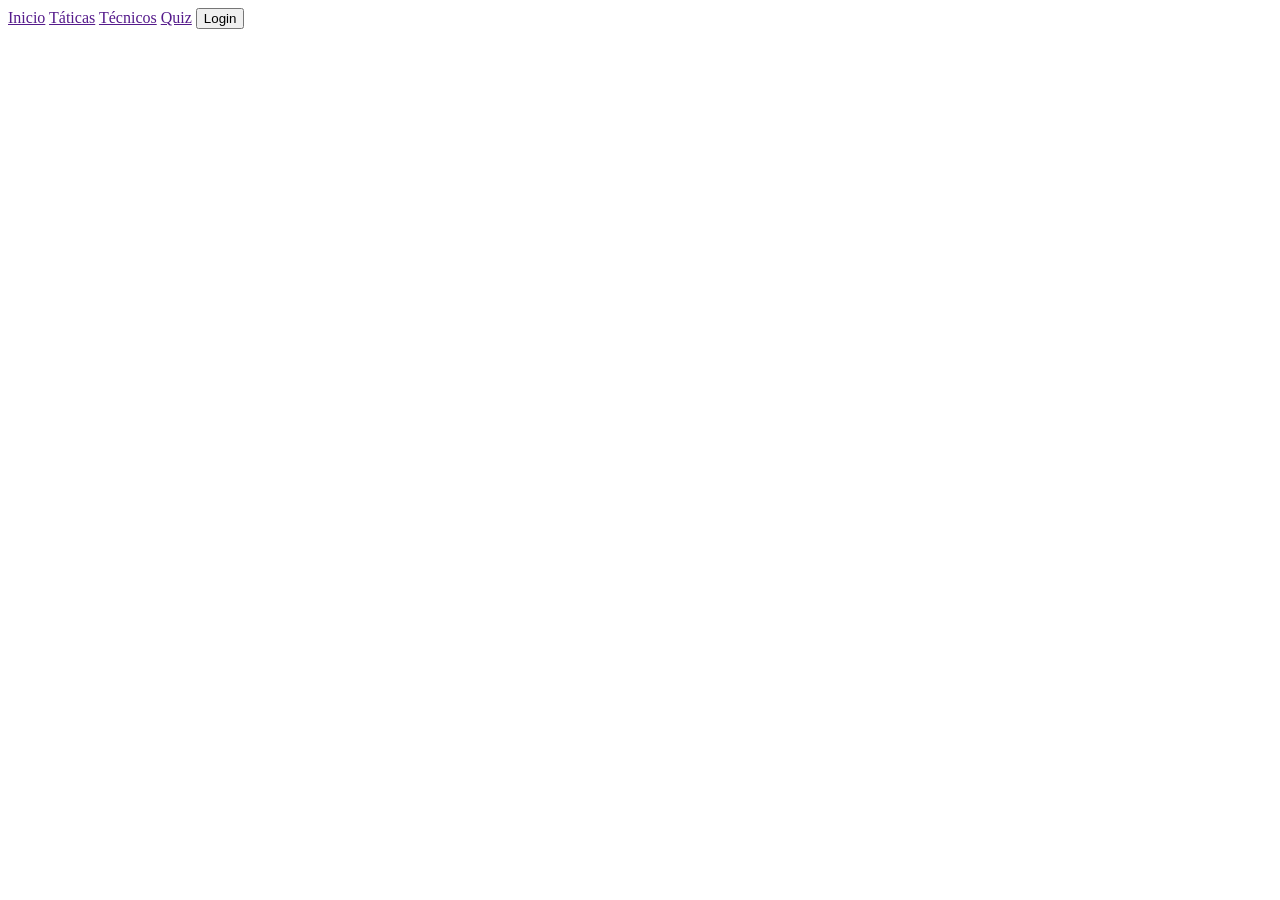
==== public/index.html @ 4595270f "feat: initial commit" ====
<!DOCTYPE html>
<html lang="en">
<head>
    <meta charset="UTF-8">
    <meta name="viewport" content="width=device-width, initial-scale=1.0">
    <title>Football Tactics</title>
</head>
<body>
    <nav>
        <a href="">Inicio</a>
        <a href="">Táticas</a>
        <a href="">Técnicos</a>
        <a href="">Quiz</a>
        <button>Login</button>
    </nav>
    <div>
        <div>
            <h1></h1>
            <p></p>
        </div>
        <div><img src="" alt=""></div>
    </div>
</body>
</html>
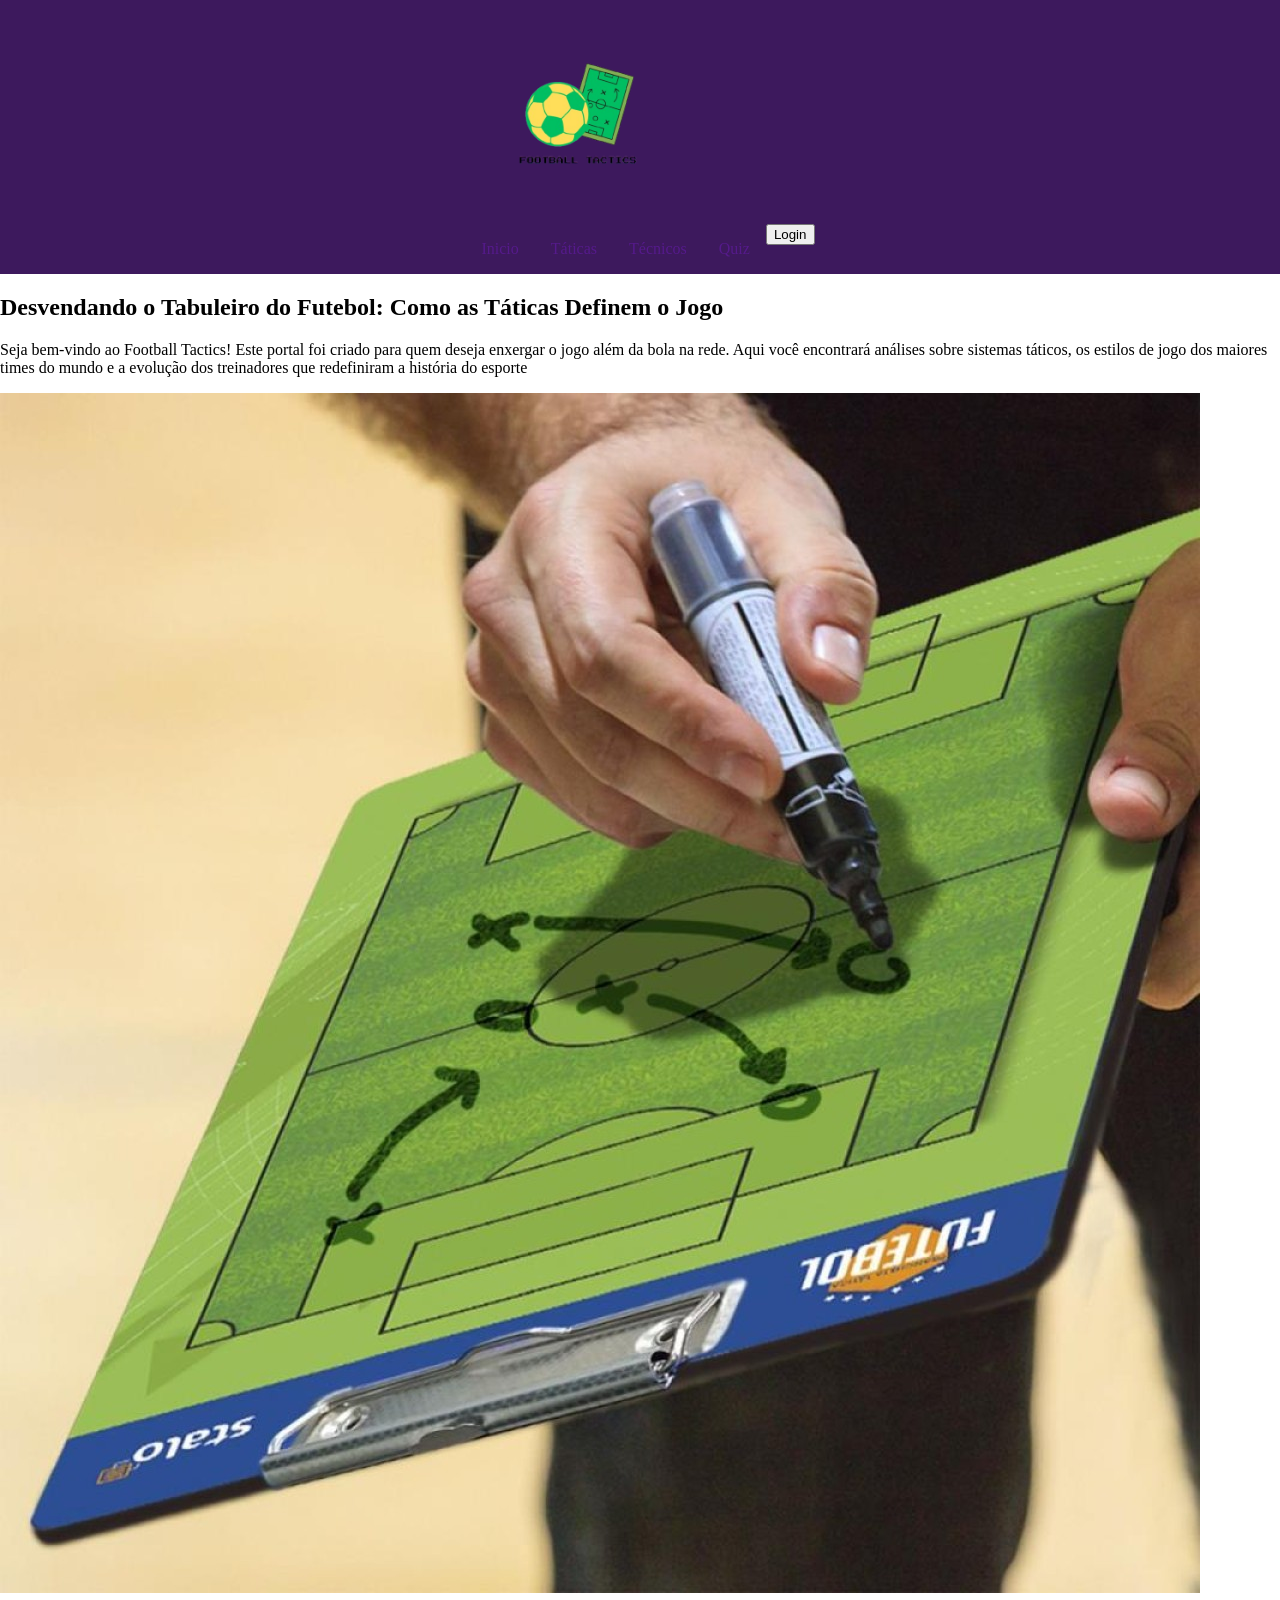
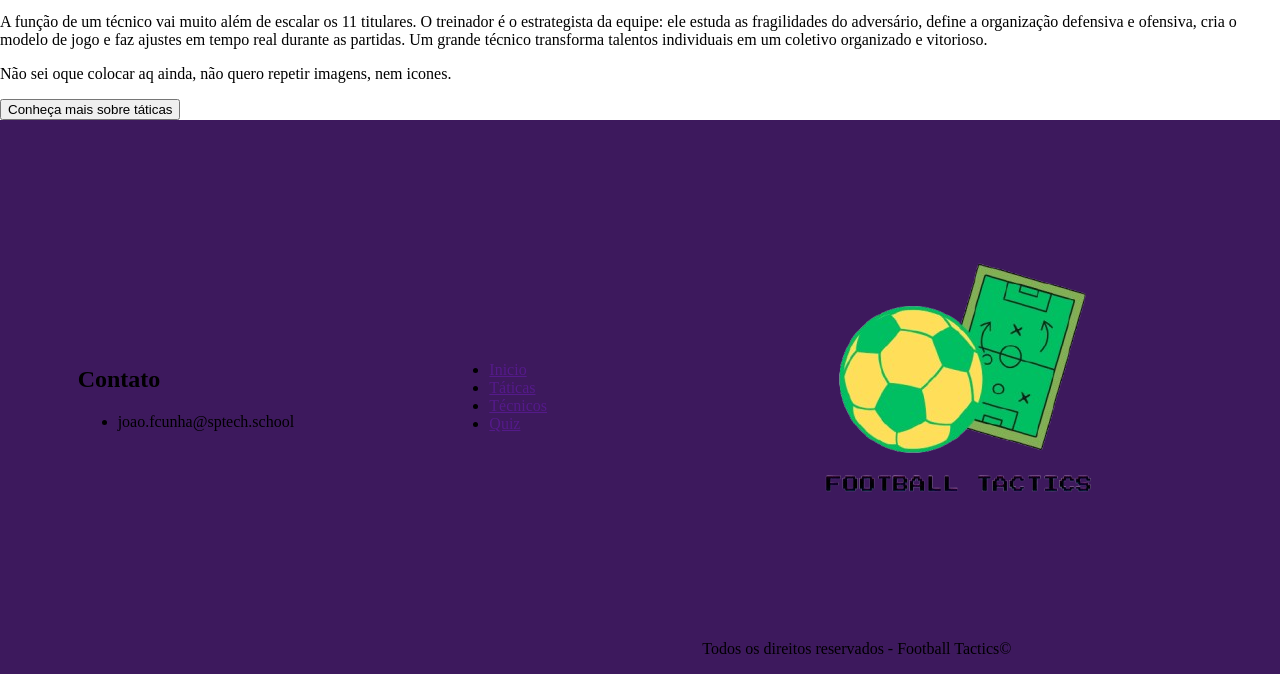
==== commit a7b78ed7: "feat: adicionando funcionalidades no html, arquivo css e um diretório de imagens" ====
--- a/public/index.html
+++ b/public/index.html
@@ -3,22 +3,77 @@
 <head>
     <meta charset="UTF-8">
     <meta name="viewport" content="width=device-width, initial-scale=1.0">
+    <link rel="stylesheet" href="css/style.css">
     <title>Football Tactics</title>
 </head>
 <body>
-    <nav>
-        <a href="">Inicio</a>
-        <a href="">Táticas</a>
-        <a href="">Técnicos</a>
-        <a href="">Quiz</a>
-        <button>Login</button>
+    <nav class="card-navbar txt-nav">
+        
+        <div class="card-navbar-links">
+            <img src="./assets/img/football_tactics_remove.png" alt="">
+            <ul>
+            <li><a href="">Inicio</a></li>
+            <li><a href="">Táticas</a></li>
+            <li><a href="">Técnicos</a></li>
+            <li><a href="">Quiz</a></li>
+            <li><button>Login</button></li>
+            </ul>
+        </div>
     </nav>
-    <div>
+    <section>
+        <div class="card-secao1">
+        <div class="card-secao1-txt txt-card-secao1">
+            <h1>Desvendando o Tabuleiro do Futebol: 
+            Como as Táticas Definem o Jogo</h1>
+            <p>Seja bem-vindo ao Football Tactics! Este portal foi criado para quem deseja enxergar o jogo além da bola na rede. Aqui você encontrará análises sobre sistemas táticos, os estilos de jogo dos maiores times do mundo e a evolução dos treinadores que redefiniram a história do esporte</p>
+        </div>
+        <div class="card-secao1-img"><img src="./assets/img/tatica.png" alt=""></div>
+    </div>
+    </section>
+    <section>
         <div>
-            <h1></h1>
-            <p></p>
+            <div>
+                <p>A função de um técnico vai muito além de escalar os 11 titulares. O treinador é o estrategista da equipe: ele estuda as fragilidades do adversário, define a organização defensiva e ofensiva, cria o modelo de jogo e faz ajustes em tempo real durante as partidas. Um grande técnico transforma talentos individuais em um coletivo organizado e vitorioso.</p>
+            </div>
+            <div>
+                <div></div>
+                <div></div>
+                <div></div>
+            </div>
         </div>
-        <div><img src="" alt=""></div>
-    </div>
+    </section>
+    <section>
+        <div>
+            <div>
+                <p>Não sei oque colocar aq ainda, não quero repetir imagens, nem icones.</p>
+            </div>
+            <div>
+                <button>Conheça mais sobre táticas</button>
+            </div>
+        </div>
+    </section>
+    <section>
+        <div class="card-navbar txt-nav">
+            <div>
+                <h2>Contato</h2>
+                <ul>
+                    <li>joao.fcunha@sptech.school</li>
+                </ul>
+            </div>
+            <div>
+                <ul>
+                    <li><a href="">Inicio</a></li>
+                    <li><a href="">Táticas</a></li>
+                    <li><a href="">Técnicos</a></li>
+                    <li><a href="">Quiz</a></li>
+                </ul>
+            </div>
+            <div>
+                <img src="./assets/img/football_tactics_remove.png" alt="">
+                <br>
+                <p>Todos os direitos reservados - Football Tactics©</p>
+            </div>
+        </div>
+    </section>
 </body>
 </html>
--- a/public/css/style.css
+++ b/public/css/style.css
@@ -0,0 +1,31 @@
+body{
+    margin: 0;
+    padding: 0;
+}
+.card-navbar{
+    display: flex;
+    position: relative;
+    justify-content: space-around;
+    align-items: center;
+    background-color: #3d195d;
+}
+.card-navbar-links img{
+    width: 220px;
+}
+.card-navbar-links{
+    height: 100%;
+}
+.card-navbar-links ul{
+    display: flex;
+    margin: 0;
+    padding: 0;
+}
+.card-navbar-links li a{
+    display: block;
+    text-decoration: none;
+    padding: 1rem;
+    font-weight: 500;
+}
+.card-navbar-links li{
+    list-style: none;
+}
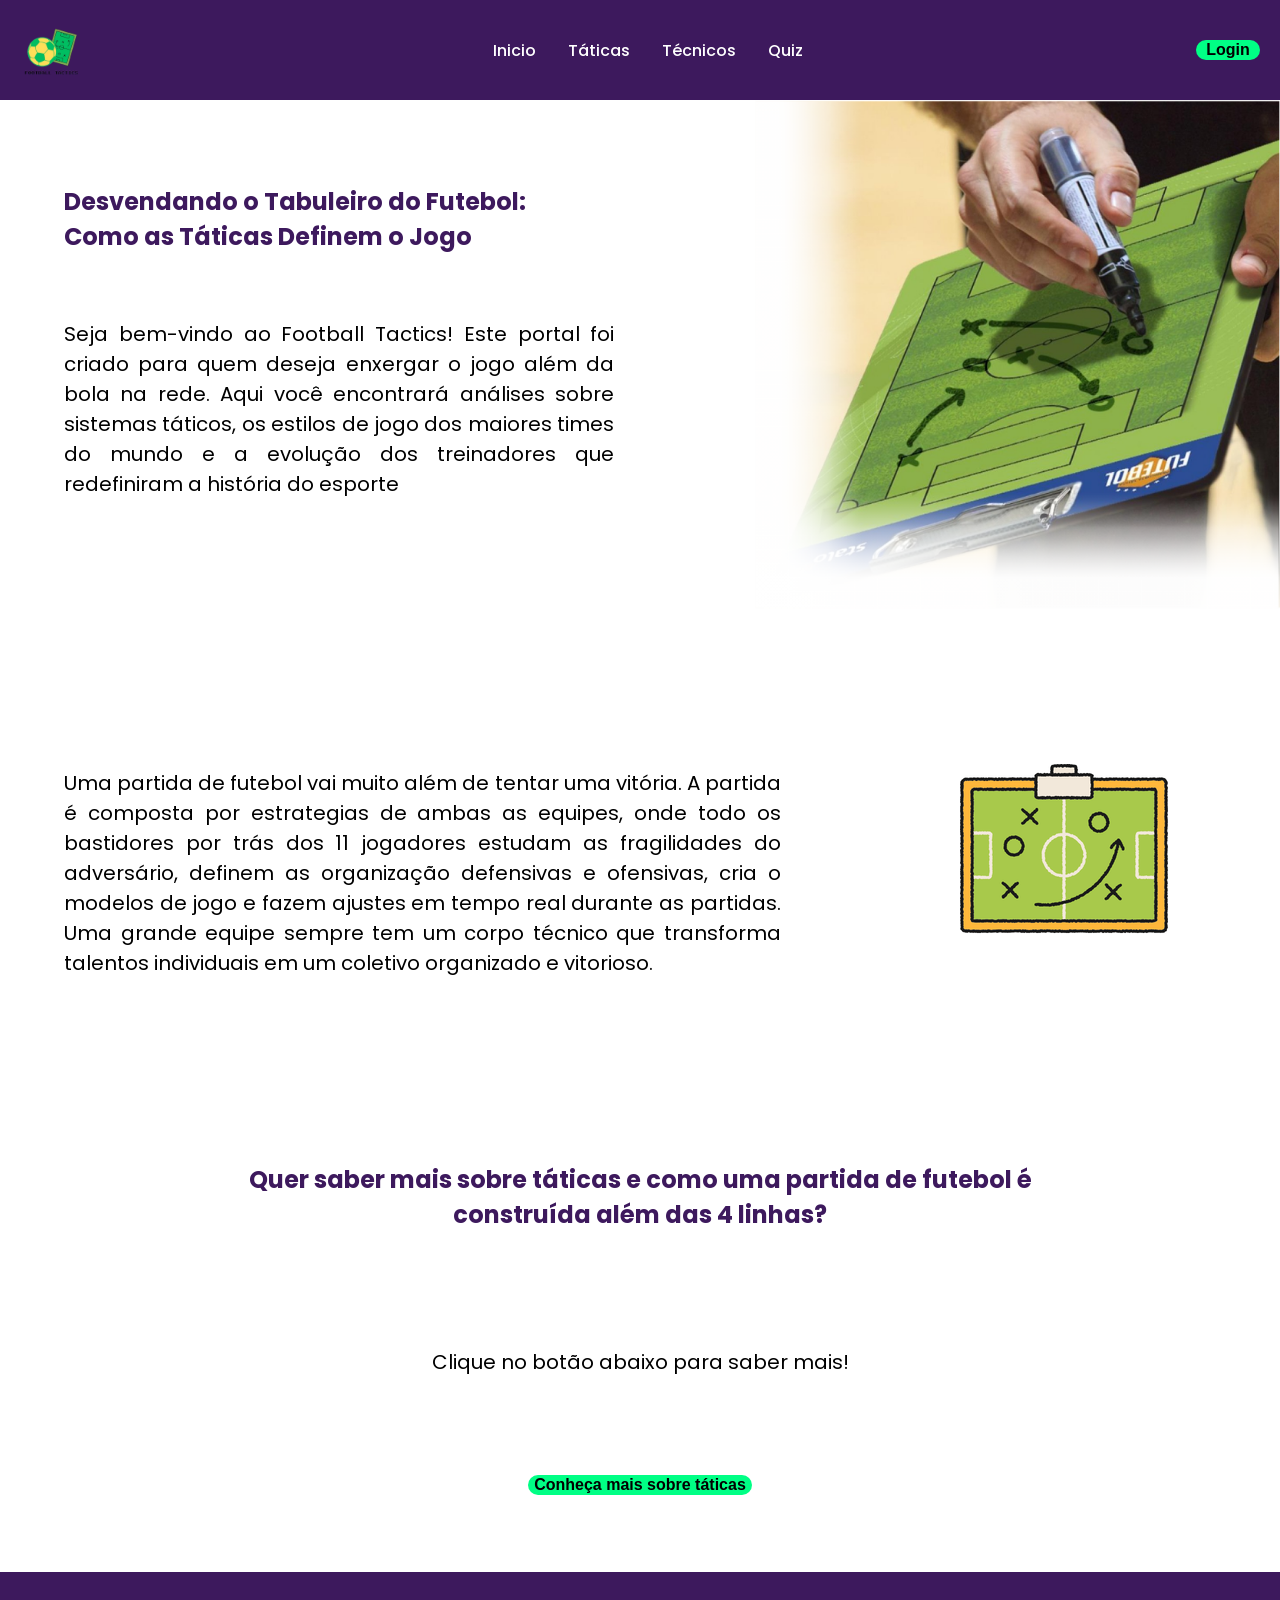
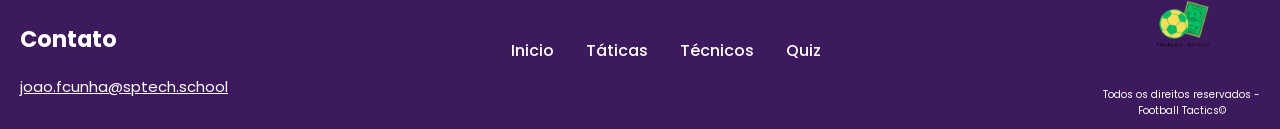
==== commit 352144b5: "feat: adicionando novas funcionalidades nos arquivos index, taticas e tecnicos .html" ====
--- a/public/index.html
+++ b/public/index.html
@@ -7,73 +7,82 @@
     <title>Football Tactics</title>
 </head>
 <body>
-    <nav class="card-navbar txt-nav">
-        
-        <div class="card-navbar-links">
-            <img src="./assets/img/football_tactics_remove.png" alt="">
-            <ul>
-            <li><a href="">Inicio</a></li>
-            <li><a href="">Táticas</a></li>
-            <li><a href="">Técnicos</a></li>
-            <li><a href="">Quiz</a></li>
-            <li><button>Login</button></li>
-            </ul>
-        </div>
-    </nav>
+    <header>
+        <nav class="card-navbar txt-nav">
+            <img src="./assets/img/football_tactics_remove.png" alt="Logo da Football Tactics" class="img-nav">
+            <div class="card-navbar-links">
+                <ul>
+                <li><a href="./index.html">Inicio</a></li>
+                <li><a href="./taticas.html">Táticas</a></li>
+                <li><a href="./tecnicos.html">Técnicos</a></li>
+                <li><a href="./quiz.html">Quiz</a></li>
+                </ul>
+            </div>
+            <button class="button-login" onclick="Login()">Login</button>
+        </nav>
+    </header>
     <section>
         <div class="card-secao1">
-        <div class="card-secao1-txt txt-card-secao1">
-            <h1>Desvendando o Tabuleiro do Futebol: 
+        <div class="card-secao1-txt">
+            <h1>Desvendando o Tabuleiro do Futebol:
+            <br> 
             Como as Táticas Definem o Jogo</h1>
+            <br>
             <p>Seja bem-vindo ao Football Tactics! Este portal foi criado para quem deseja enxergar o jogo além da bola na rede. Aqui você encontrará análises sobre sistemas táticos, os estilos de jogo dos maiores times do mundo e a evolução dos treinadores que redefiniram a história do esporte</p>
         </div>
-        <div class="card-secao1-img"><img src="./assets/img/tatica.png" alt=""></div>
+        <div class="card-secao1-img"><img src="./assets/img/tatica.png" alt="Quadro tático de um treinador de futebol" class="img-secao1"></div>
     </div>
-    </section>
+    </section><br><br><br>
     <section>
-        <div>
-            <div>
-                <p>A função de um técnico vai muito além de escalar os 11 titulares. O treinador é o estrategista da equipe: ele estuda as fragilidades do adversário, define a organização defensiva e ofensiva, cria o modelo de jogo e faz ajustes em tempo real durante as partidas. Um grande técnico transforma talentos individuais em um coletivo organizado e vitorioso.</p>
+        <div class="card-secao2">
+            <div class="card-secao2-txt">
+                <p>Uma partida de futebol vai muito além de tentar uma vitória. A partida é composta por estrategias de ambas as equipes, onde todo os bastidores por trás dos 11 jogadores estudam as fragilidades do adversário, definem as organização defensivas e ofensivas, cria o modelos de jogo e fazem ajustes em tempo real durante as partidas. Uma grande equipe sempre tem um corpo técnico que transforma talentos individuais em um coletivo organizado e vitorioso.</p>
             </div>
-            <div>
-                <div></div>
-                <div></div>
-                <div></div>
+                <div class="card-secao2-img"><img src="./assets/img/prancheta_tatica.png" alt="Prancheta tática"></div>
+        </div>
+    </section><br>
+    <section>
+        <div class="card-secao3">
+            <br><br><br>
+            <div class="card-secao3-txt">
+                <h1>Quer saber mais sobre táticas e como uma partida de futebol é construída além das 4 linhas?</h1>
+                <br><br><br>
+                <p>Clique no botão abaixo para saber mais!</p>
+            </div>
+            <br><br><br>
+            <div class="card-secao3-button">
+                <button class="button-taticas" onclick="taticas()">Conheça mais sobre táticas</button>
             </div>
         </div>
-    </section>
+    </section><br><br><br>
     <section>
-        <div>
-            <div>
-                <p>Não sei oque colocar aq ainda, não quero repetir imagens, nem icones.</p>
+        <div class="card-footer txt-footer footer">
+            <div class="footer-left">
+                <h2>Contato</h2>
+                <a href="mailto: joao.fcunha@sptech.school">joao.fcunha@sptech.school</a>
             </div>
-            <div>
-                <button>Conheça mais sobre táticas</button>
-            </div>
-        </div>
-    </section>
-    <section>
-        <div class="card-navbar txt-nav">
-            <div>
-                <h2>Contato</h2>
+            <div class="card-navbar-links footer-center">
                 <ul>
-                    <li>joao.fcunha@sptech.school</li>
+                    <li><a href="./index.html">Inicio</a></li>
+                    <li><a href="./taticas.html">Táticas</a></li>
+                    <li><a href="./tecnicos.html">Técnicos</a></li>
+                    <li><a href="./quiz.html">Quiz</a></li>
                 </ul>
             </div>
-            <div>
-                <ul>
-                    <li><a href="">Inicio</a></li>
-                    <li><a href="">Táticas</a></li>
-                    <li><a href="">Técnicos</a></li>
-                    <li><a href="">Quiz</a></li>
-                </ul>
-            </div>
-            <div>
-                <img src="./assets/img/football_tactics_remove.png" alt="">
-                <br>
-                <p>Todos os direitos reservados - Football Tactics©</p>
+            <div class="footer-right">
+                <img src="./assets/img/football_tactics_remove.png" alt="Logo da Football Tactics" class="img-footer">
+                <p>Todos os direitos reservados -
+                <br>Football Tactics©</p>
             </div>
         </div>
     </section>
 </body>
+<script>
+    function login() {
+        window.location.href = './';
+    }
+    function taticas() {
+        window.location.href = './taticas.html';
+    }
+</script>
 </html>
--- a/public/css/style.css
+++ b/public/css/style.css
@@ -1,19 +1,26 @@
+@import url('https://fonts.googleapis.com/css2?family=Poppins:ital,wght@0,100;0,200;0,300;0,400;0,500;0,600;0,700;0,800;0,900;1,100;1,200;1,300;1,400;1,500;1,600;1,700;1,800;1,900&display=swap');
 body{
     margin: 0;
     padding: 0;
+    box-sizing: border-box;
+    font-family: "Poppins", sans-serif;
+}
+a{
+    color: white;
 }
 .card-navbar{
     display: flex;
     position: relative;
-    justify-content: space-around;
+    justify-content: space-between;
     align-items: center;
     background-color: #3d195d;
 }
-.card-navbar-links img{
-    width: 220px;
+.img-nav{
+    width: 100px;
 }
 .card-navbar-links{
     height: 100%;
+    display: flex;
 }
 .card-navbar-links ul{
     display: flex;
@@ -28,4 +35,94 @@
 }
 .card-navbar-links li{
     list-style: none;
-}+}
+.button-login{
+    background-color: #00ff85;
+    width: 5%;
+    border-radius: 50px;
+    font-size: 16px;
+    font-weight: 600;
+    border: none;
+    margin-right: 20px;
+}
+.card-secao1, .card-secao2{
+    display: flex;
+}
+.card-secao1-txt{
+    width: 70%;
+    margin-left: 5%;
+    margin-top: 5%;
+}
+.card-secao1-txt h1, .card-secao2-txt h1, .card-secao3-txt h1{
+    text-align: justify;
+    color: #3d195d;
+}
+.card-secao1-txt p, .card-secao2-txt p{
+    text-align: justify;
+    width: 80%;
+    font-size: 20px;
+}
+.card-secao1-img img{
+    width: 100%;
+    height: 100%;
+}
+.card-secao2-txt{
+    width: 70%;
+    margin-left: 5%;
+    margin-top: 5%;
+}
+.card-secao2-img img{
+    width: 100%;
+    margin-top: 80px;
+}
+.button-taticas{
+    background-color: #00ff85;
+    border-radius: 20px;
+    font-size: 16px;
+    font-weight: 600;
+    border: none;
+}
+.card-secao3-button{
+    text-align: center;
+}
+.card-secao3-txt h1{
+    text-align: center;
+}
+.card-secao3-txt p{
+    text-align: center;
+    font-size: 20px;
+}
+.card-secao3-txt{
+    margin-left: 15%;
+    margin-top: 5%;
+    width: 70%;
+}
+.card-footer{
+    display: flex;
+    position: relative;
+    flex-direction: row;
+    justify-content: space-between;
+    align-items: center;
+    background-color: #3d195d;
+}
+.footer p, h2, h1, li{
+    color: white;
+    list-style: none;
+}
+.footer-left {
+    order: 1;
+    margin-left: 20px;
+    font-size: 15px;
+}
+.footer-center{
+    order: 2;
+}
+.footer-right {
+    order: 3;
+    margin-right: 20px;
+    text-align: center;
+    font-size: 10px;
+}
+.img-footer{
+    width: 100px;
+}
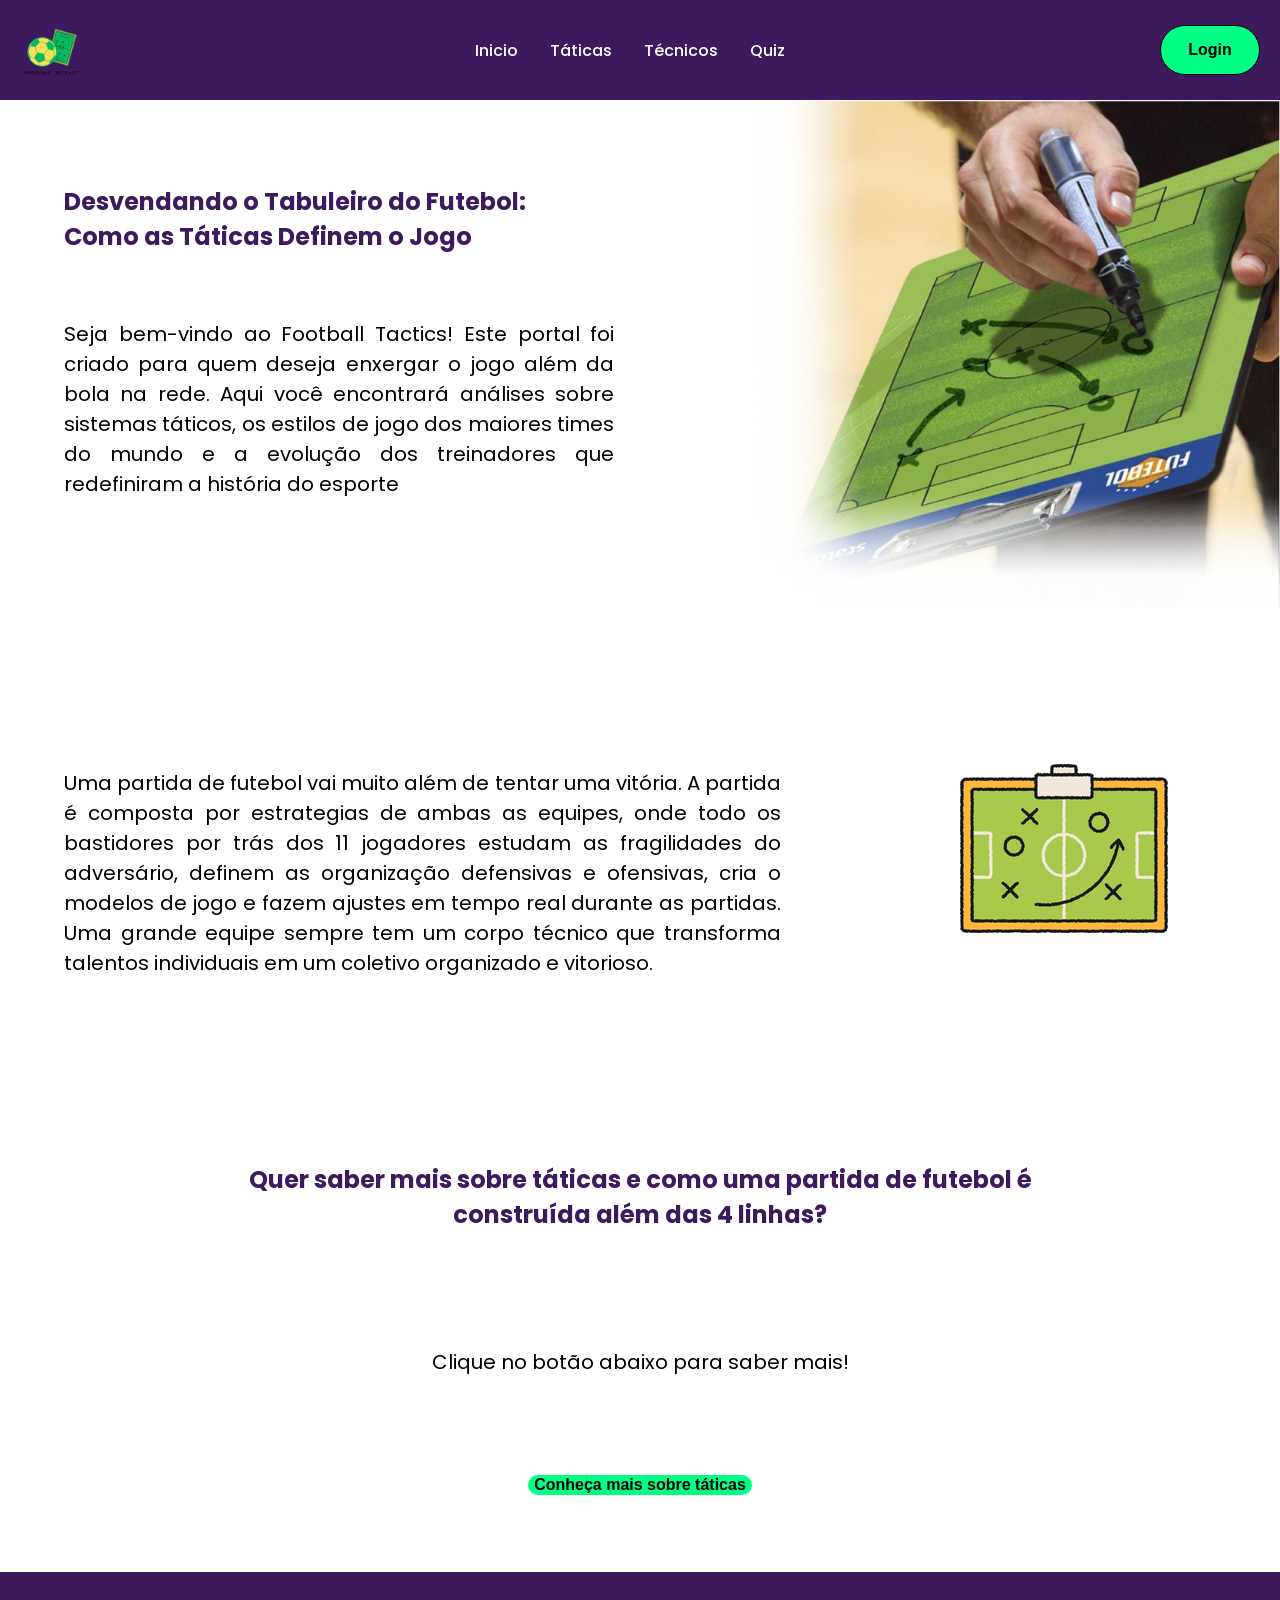
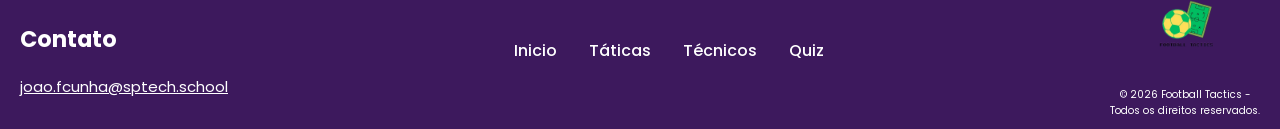
==== commit f1b5a689: "feat: adicionando novas funcionalidades no quiz" ====
--- a/public/index.html
+++ b/public/index.html
@@ -71,8 +71,8 @@
             </div>
             <div class="footer-right">
                 <img src="./assets/img/football_tactics_remove.png" alt="Logo da Football Tactics" class="img-footer">
-                <p>Todos os direitos reservados -
-                <br>Football Tactics©</p>
+                <p>© 2026 Football Tactics -
+                <br> Todos os direitos reservados.</p>
             </div>
         </div>
     </section>
--- a/public/css/style.css
+++ b/public/css/style.css
@@ -38,11 +38,12 @@
 }
 .button-login{
     background-color: #00ff85;
-    width: 5%;
+    height: 50px;
+    width: 100px;
     border-radius: 50px;
     font-size: 16px;
     font-weight: 600;
-    border: none;
+    border: 1px solid;
     margin-right: 20px;
 }
 .card-secao1, .card-secao2{
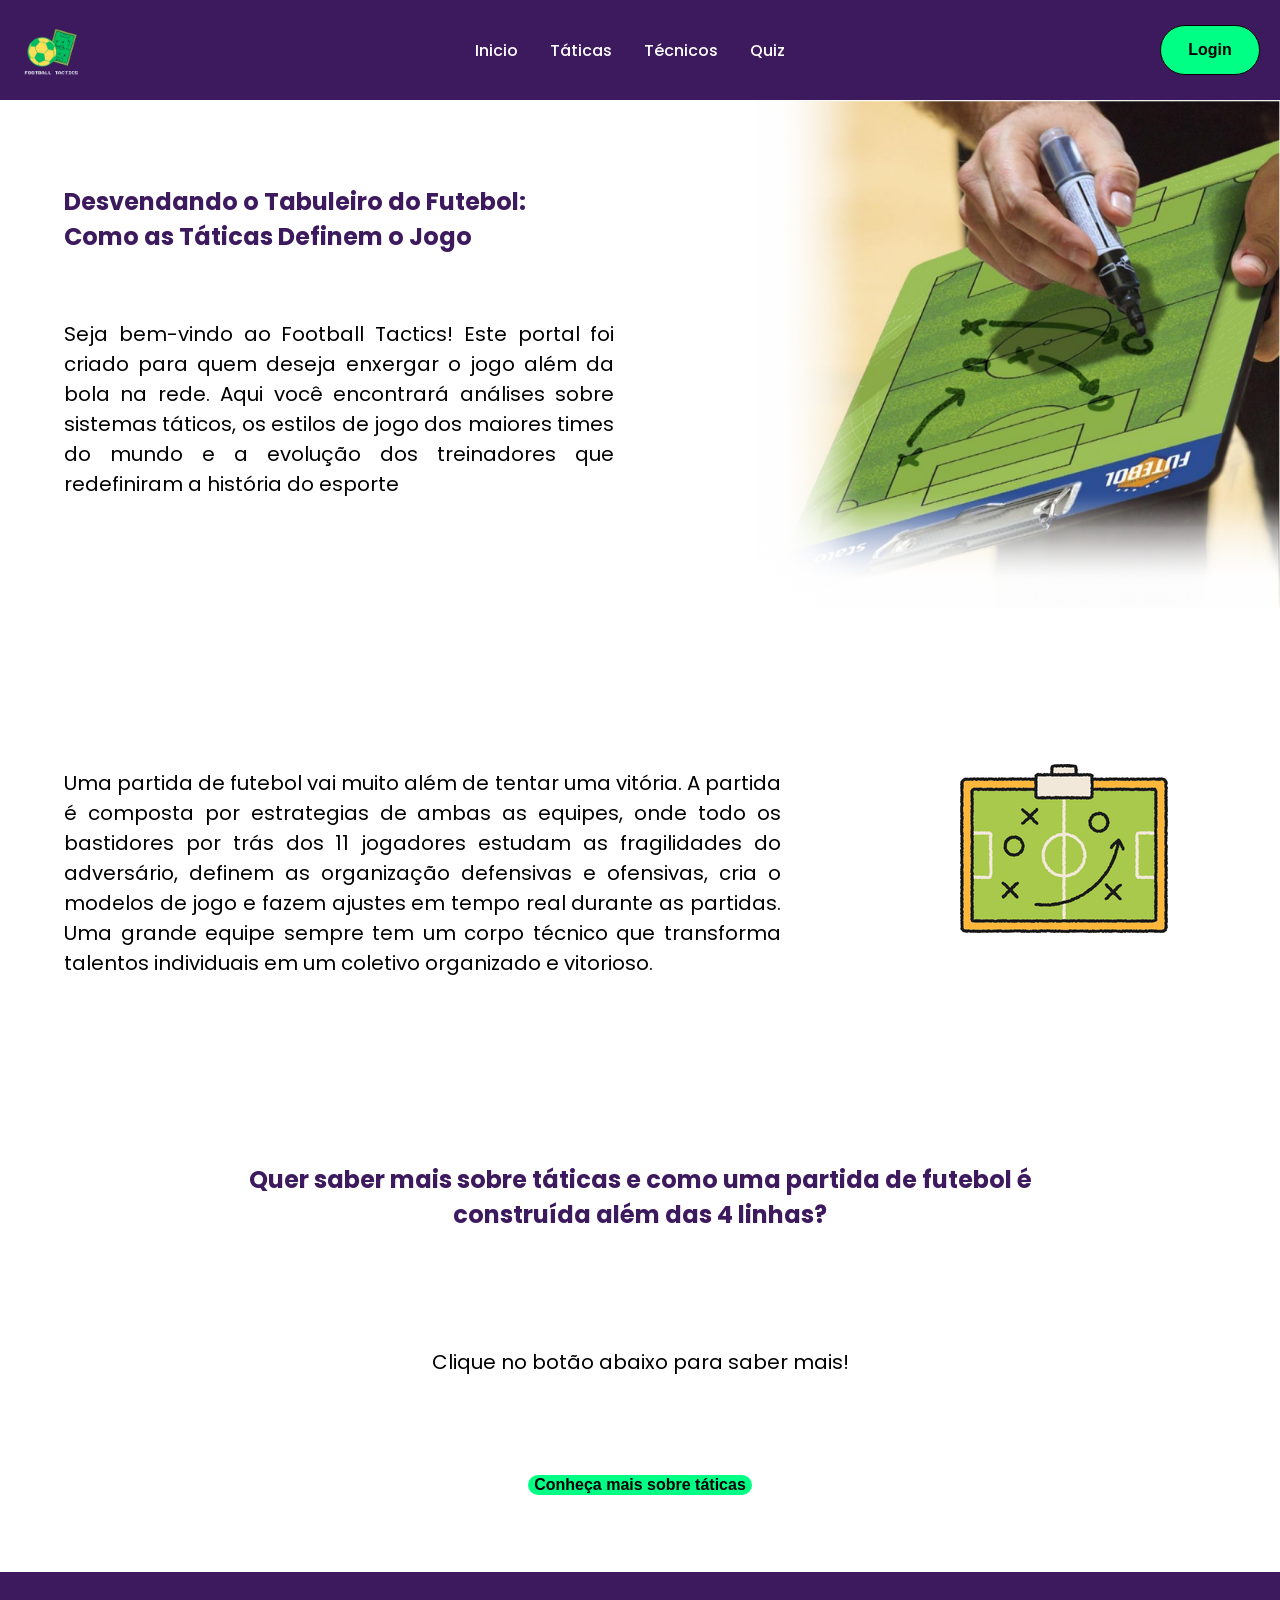
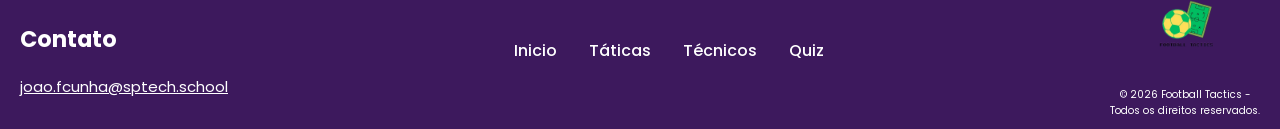
==== commit 43afdfd3: "feat: adicionando a página de  login e cadastro e ajustando o botão das outras paginas" ====
--- a/public/index.html
+++ b/public/index.html
@@ -9,7 +9,7 @@
 <body>
     <header>
         <nav class="card-navbar txt-nav">
-            <img src="./assets/img/football_tactics_remove.png" alt="Logo da Football Tactics" class="img-nav">
+            <img src="./assets/img/DATA_FOOTBALL_branco-removebg-preview.png" alt="Logo da Football Tactics" class="img-nav">
             <div class="card-navbar-links">
                 <ul>
                 <li><a href="./index.html">Inicio</a></li>
@@ -18,7 +18,7 @@
                 <li><a href="./quiz.html">Quiz</a></li>
                 </ul>
             </div>
-            <button class="button-login" onclick="Login()">Login</button>
+            <button class="button-login" onclick="login()">Login</button>
         </nav>
     </header>
     <section>
@@ -79,7 +79,7 @@
 </body>
 <script>
     function login() {
-        window.location.href = './';
+        window.location.href = './login.html';
     }
     function taticas() {
         window.location.href = './taticas.html';
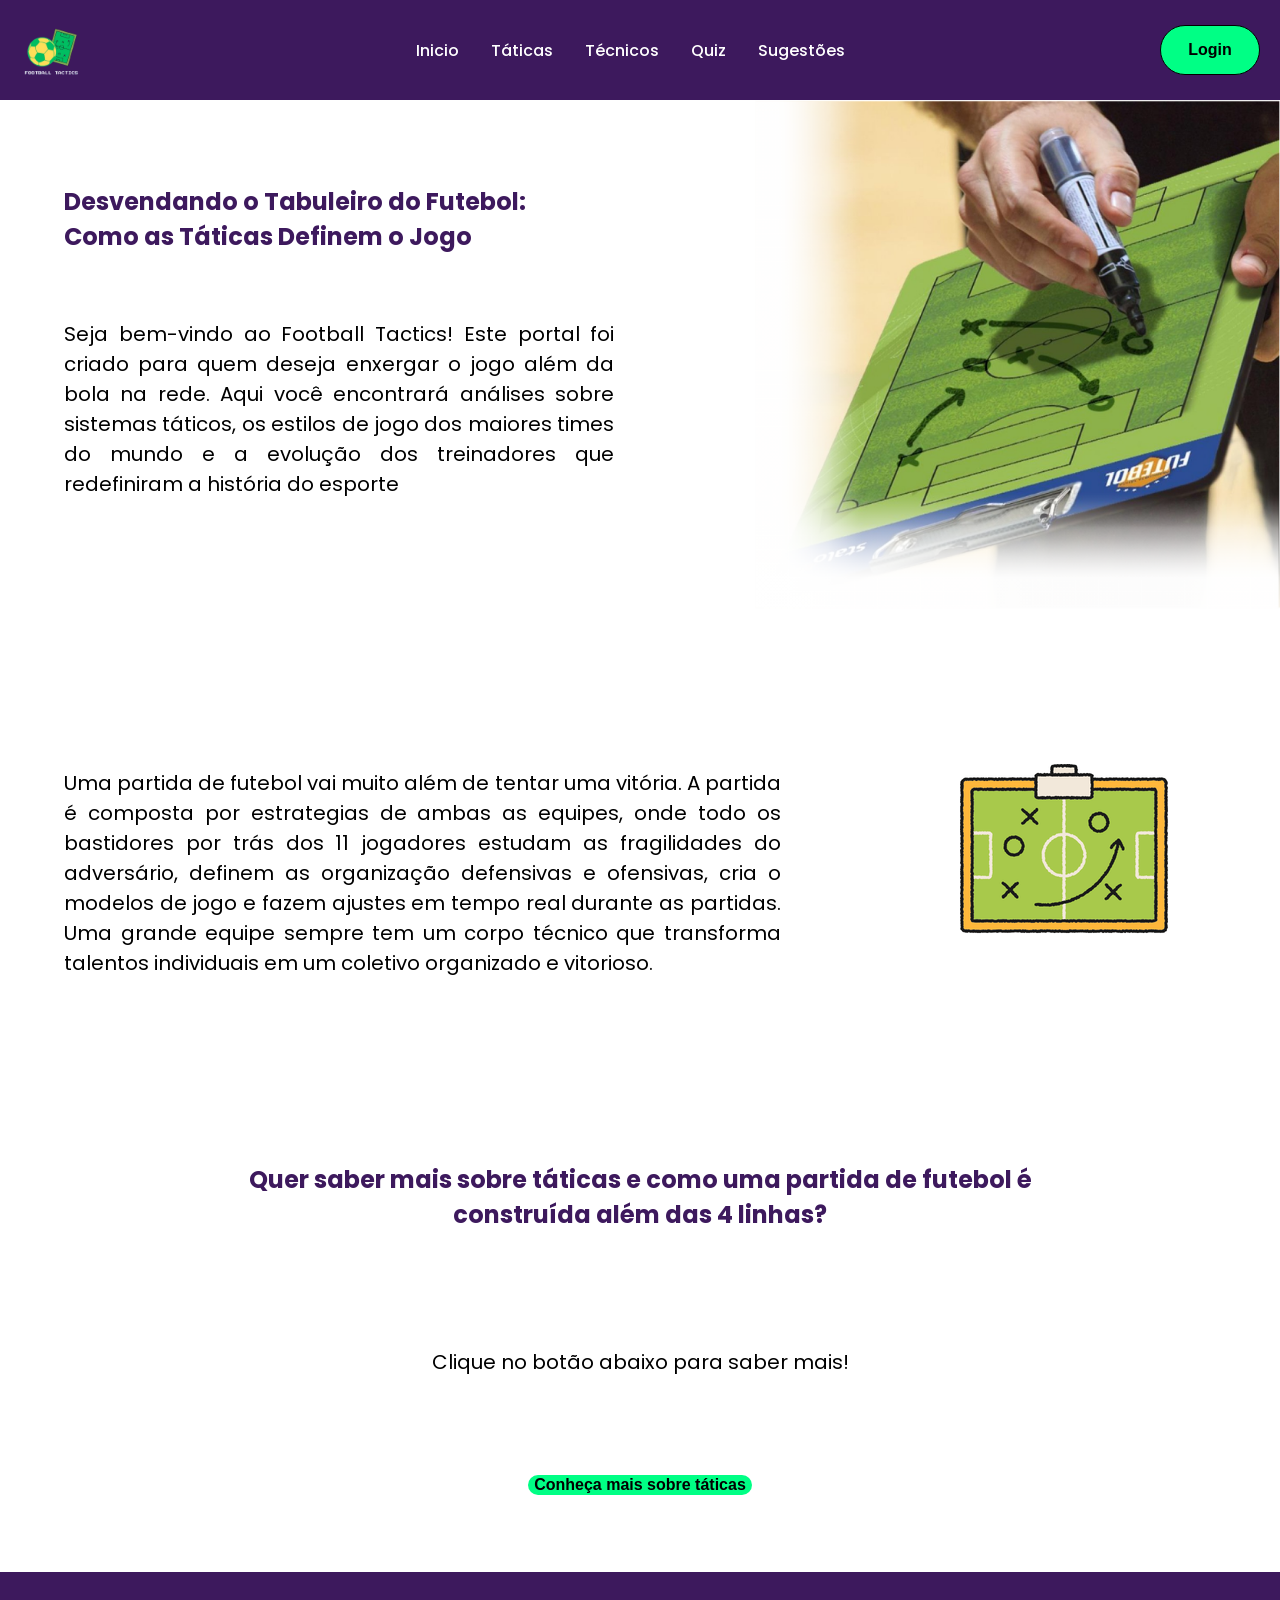
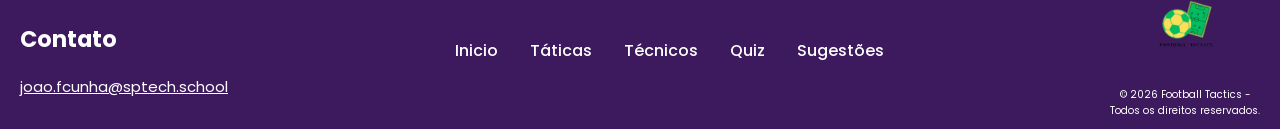
==== commit 264d98a0: "feat: Adicionando tela de sugestoes. refactor: Adicionado links de acesso a tela de sugestoes em out" ====
--- a/public/index.html
+++ b/public/index.html
@@ -16,6 +16,7 @@
                 <li><a href="./taticas.html">Táticas</a></li>
                 <li><a href="./tecnicos.html">Técnicos</a></li>
                 <li><a href="./quiz.html">Quiz</a></li>
+                <li><a href="./sugestoes.html">Sugestões</a></li>
                 </ul>
             </div>
             <button class="button-login" onclick="login()">Login</button>
@@ -67,6 +68,7 @@
                     <li><a href="./taticas.html">Táticas</a></li>
                     <li><a href="./tecnicos.html">Técnicos</a></li>
                     <li><a href="./quiz.html">Quiz</a></li>
+                    <li><a href="./sugestoes.html">Sugestões</a></li>
                 </ul>
             </div>
             <div class="footer-right">
